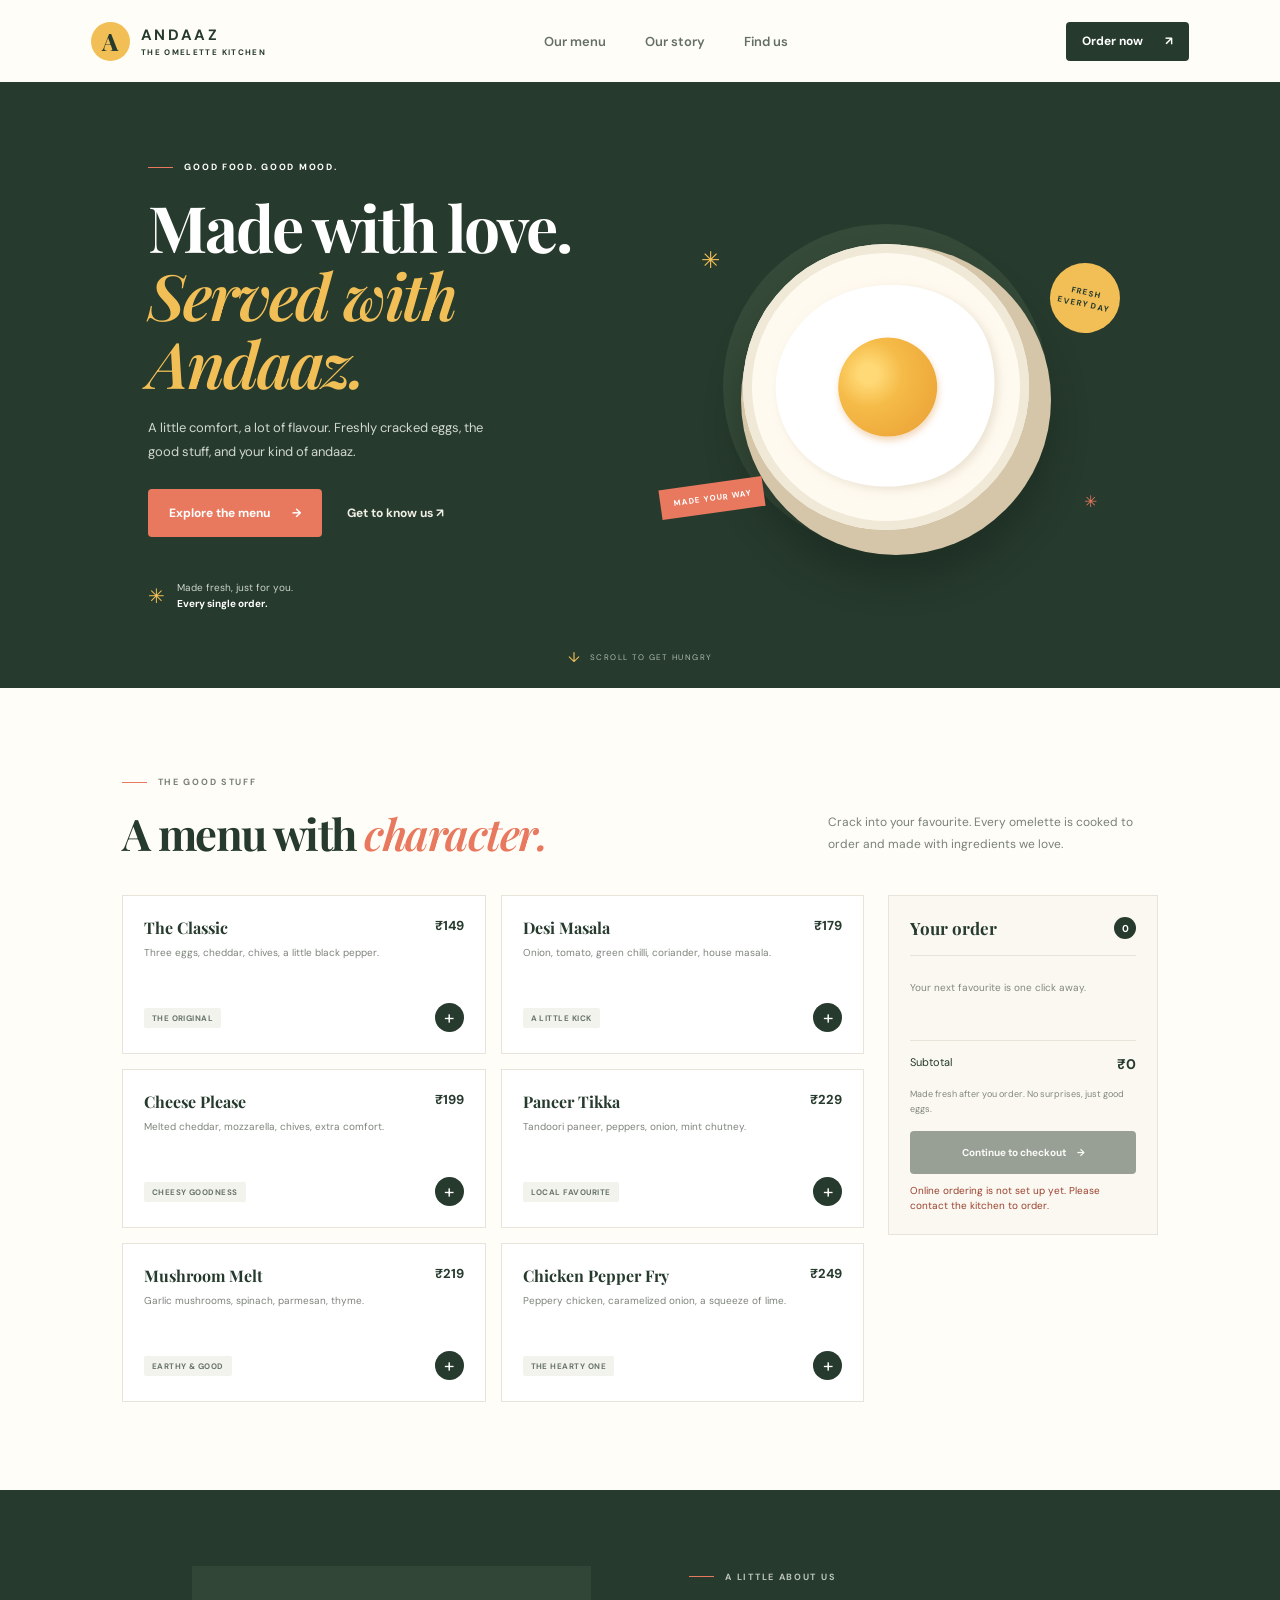
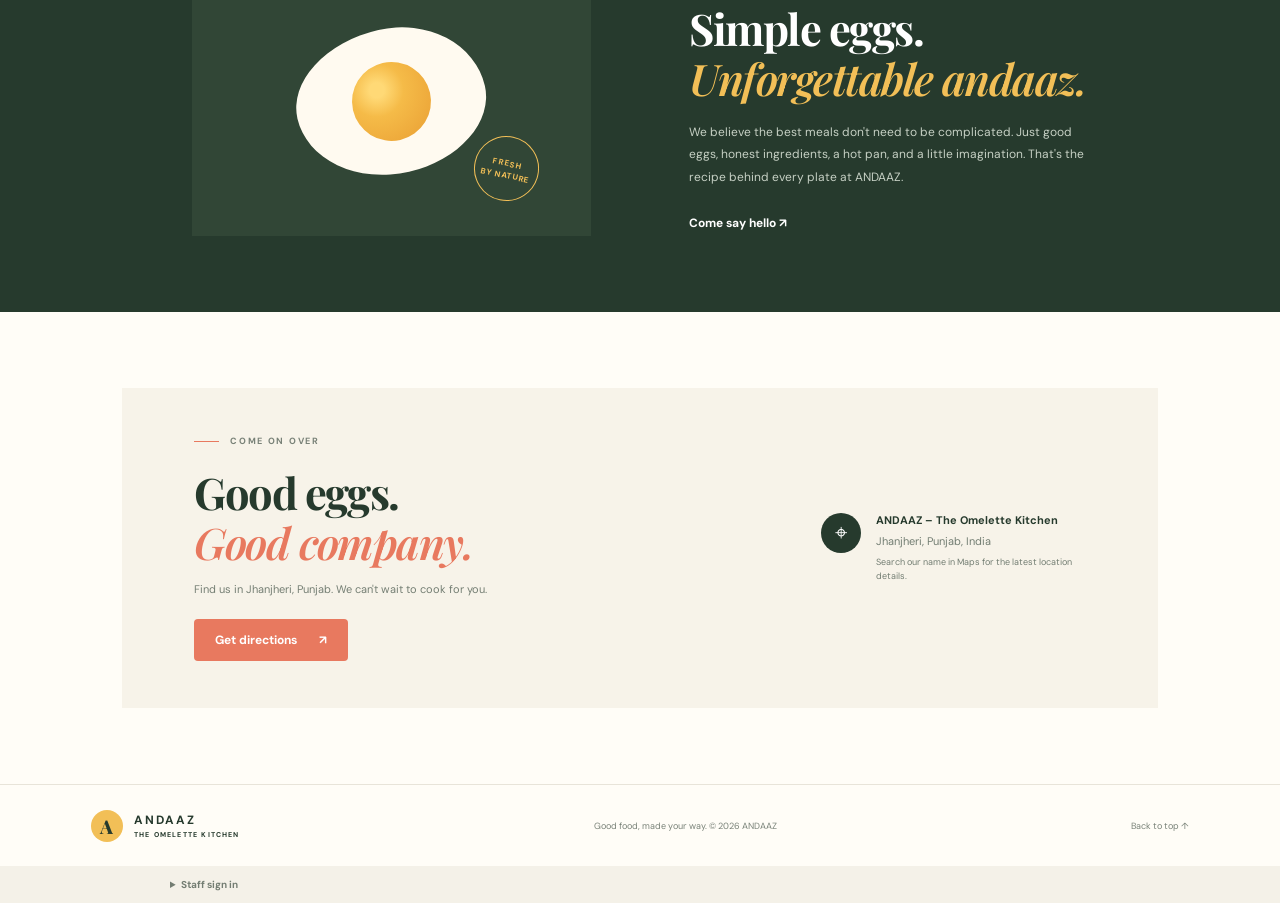
==== index.html @ ca316517 "Build ANDAAZ omelette ordering website Co-authored-by: Copilot App <223556219+Copilot@users.noreply." ====
<!doctype html>
<html lang="en">
<head>
  <meta charset="utf-8">
  <meta name="viewport" content="width=device-width, initial-scale=1">
  <meta name="theme-color" content="#263a2d">
  <meta name="description" content="Freshly made omelettes, made your way. Order from ANDAAZ – The Omelette Kitchen.">
  <title>ANDAAZ – The Omelette Kitchen</title>
  <link rel="preconnect" href="https://fonts.googleapis.com">
  <link rel="preconnect" href="https://fonts.gstatic.com" crossorigin>
  <link href="https://fonts.googleapis.com/css2?family=DM+Sans:wght@400;500;600;700&family=Playfair+Display:wght@600;700;800&display=swap" rel="stylesheet">
  <link rel="stylesheet" href="styles.css">
  <script type="module" src="app.js"></script>
</head>
<body>
  <header class="site-header">
    <a class="brand" href="#home" aria-label="ANDAAZ home"><span class="brand-mark" aria-hidden="true">A</span><span class="brand-copy"><strong>ANDAAZ</strong><small>THE OMELETTE KITCHEN</small></span></a>
    <nav class="main-nav" aria-label="Main navigation"><a href="#menu">Our menu</a><a href="#story">Our story</a><a href="#visit">Find us</a></nav>
    <a class="button button-dark header-order" href="#menu">Order now <span aria-hidden="true">↗</span></a>
  </header>
  <main>
    <section class="hero" id="home">
      <div class="hero-copy">
        <p class="eyebrow"><span class="eyebrow-line"></span> GOOD FOOD. GOOD MOOD.</p>
        <h1>Made with love.<br><em>Served with Andaaz.</em></h1>
        <p class="hero-description">A little comfort, a lot of flavour. Freshly cracked eggs, the good stuff, and your kind of andaaz.</p>
        <div class="hero-actions"><a class="button button-coral" href="#menu">Explore the menu <span aria-hidden="true">→</span></a><a class="text-link" href="#story">Get to know us <span aria-hidden="true">↗</span></a></div>
        <div class="hero-note"><span class="note-spark" aria-hidden="true">✳</span><span>Made fresh, just for you.<br><strong>Every single order.</strong></span></div>
      </div>
      <div class="hero-art" role="img" aria-label="Illustration of a freshly made sunny-side-up egg"><div class="sun-disc"></div><div class="plate plate-back"></div><div class="plate plate-front"><div class="egg-white"><div class="yolk"></div></div></div><span class="art-label art-label-top">FRESH<br>EVERY DAY</span><span class="art-label art-label-bottom">MADE YOUR WAY</span><span class="art-spark art-spark-one" aria-hidden="true">✳</span><span class="art-spark art-spark-two" aria-hidden="true">✳</span></div>
      <a class="scroll-cue" href="#menu"><span aria-hidden="true">↓</span> SCROLL TO GET HUNGRY</a>
    </section>
    <section class="menu-section section-wrap" id="menu">
      <div class="section-heading"><div><p class="eyebrow"><span class="eyebrow-line"></span> THE GOOD STUFF</p><h2>A menu with <em>character.</em></h2></div><p>Crack into your favourite. Every omelette is cooked to order and made with ingredients we love.</p></div>
      <div class="menu-layout"><div class="menu-grid" id="menu-grid" aria-live="polite"></div><aside class="cart-panel" aria-label="Your order">
        <div class="cart-heading"><h3>Your order</h3><span class="cart-count" id="cart-count">0</span></div>
        <div class="cart-items" id="cart-items"><p class="empty-cart">Your next favourite is one click away.</p></div>
        <div class="cart-total"><span>Subtotal</span><strong id="cart-total">₹0</strong></div>
        <p class="cart-footnote">Made fresh after you order. No surprises, just good eggs.</p>
        <button class="button button-dark checkout-button" id="checkout-open" type="button" disabled>Continue to checkout <span aria-hidden="true">→</span></button>
        <p class="form-message" id="cart-message" role="status" aria-live="polite"></p>
      </aside></div>
    </section>
    <section class="story-section" id="story">
      <div class="story-art" aria-hidden="true"><div class="story-egg"><span></span></div><span class="story-stamp">FRESH<br>BY NATURE</span></div>
      <div class="story-copy"><p class="eyebrow"><span class="eyebrow-line"></span> A LITTLE ABOUT US</p><h2>Simple eggs.<br><em>Unforgettable andaaz.</em></h2><p>We believe the best meals don't need to be complicated. Just good eggs, honest ingredients, a hot pan, and a little imagination. That's the recipe behind every plate at ANDAAZ.</p><a class="text-link" href="#visit">Come say hello <span aria-hidden="true">↗</span></a></div>
    </section>
    <section class="visit-section section-wrap" id="visit">
      <div class="visit-card"><div><p class="eyebrow"><span class="eyebrow-line"></span> COME ON OVER</p><h2>Good eggs.<br><em>Good company.</em></h2><p>Find us in Jhanjheri, Punjab. We can't wait to cook for you.</p><a class="button button-coral" href="https://www.google.com/maps/search/?api=1&amp;query=Jhanjheri%2C+Punjab%2C+India" target="_blank" rel="noreferrer">Get directions <span aria-hidden="true">↗</span></a></div><div class="visit-details"><span class="visit-icon" aria-hidden="true">⌖</span><div><strong>ANDAAZ – The Omelette Kitchen</strong><span>Jhanjheri, Punjab, India</span><span class="visit-hint">Search our name in Maps for the latest location details.</span></div></div></div>
    </section>
  </main>
  <footer class="site-footer"><a class="brand brand-footer" href="#home"><span class="brand-mark" aria-hidden="true">A</span><span class="brand-copy"><strong>ANDAAZ</strong><small>THE OMELETTE KITCHEN</small></span></a><span>Good food, made your way. © <span id="year"></span> ANDAAZ</span><a href="#home">Back to top ↑</a></footer>
  <dialog class="checkout-dialog" id="checkout-dialog" aria-labelledby="checkout-title">
    <form class="checkout-form" id="checkout-form"><button class="dialog-close" id="checkout-close" type="button" aria-label="Close checkout">×</button><p class="eyebrow"><span class="eyebrow-line"></span> ALMOST THERE</p><h2 id="checkout-title">Let's make it <em>yours.</em></h2><p class="dialog-intro">Tell us where to bring the good stuff.</p>
      <label for="customer-name">Your name</label><input id="customer-name" name="name" autocomplete="name" required maxlength="80">
      <label for="customer-phone">Phone number</label><input id="customer-phone" name="phone" type="tel" autocomplete="tel" required maxlength="20" pattern="[0-9+() -]{7,20}">
      <label for="customer-address">Delivery address</label><textarea id="customer-address" name="address" autocomplete="street-address" rows="2" required maxlength="300"></textarea>
      <label for="order-notes">Anything else? <span>(optional)</span></label><textarea id="order-notes" name="notes" rows="2" maxlength="300"></textarea>
      <div class="dialog-total"><span>Order total</span><strong id="checkout-total">₹0</strong></div><p class="form-message" id="checkout-message" role="status" aria-live="polite"></p><button class="button button-dark checkout-submit" id="checkout-submit" type="submit">Place my order <span aria-hidden="true">→</span></button><p class="privacy-note">Your order details are only visible to you and authorized ANDAAZ staff.</p>
    </form>
  </dialog>
  <section class="admin-section" id="staff"><details class="admin-details"><summary>Staff sign in</summary><div class="admin-panel">
    <form id="admin-login" class="admin-login"><label for="admin-email">Staff email</label><input id="admin-email" type="email" autocomplete="username" required><label for="admin-password">Password</label><input id="admin-password" type="password" autocomplete="current-password" required><button class="button button-dark" type="submit">Sign in</button></form>
    <p class="form-message" id="admin-message" role="status" aria-live="polite"></p><div class="admin-orders" id="admin-orders" aria-live="polite"></div>
  </div></details></section>
</body>
</html>
---- styles.css ----
:root{color-scheme:light;--forest:#263a2d;--forest-deep:#1d2c22;--cream:#f7f3e9;--paper:#fffdf7;--coral:#e8795f;--gold:#f2bf57;--ink:#263a2d;--muted:#748074;--line:#e8e4d9;font-family:"DM Sans",sans-serif;font-synthesis:none;text-rendering:optimizeLegibility}
*{box-sizing:border-box}html{scroll-behavior:smooth}body{margin:0;color:var(--ink);background:var(--paper)}a{color:inherit;text-decoration:none}button,input,textarea{font:inherit}button{cursor:pointer}
.site-header{height:82px;padding:0 7.1%;display:flex;align-items:center;justify-content:space-between;background:var(--paper)}.brand{display:inline-flex;gap:11px;align-items:center}.brand-mark{width:39px;height:39px;display:grid;place-items:center;border-radius:50%;color:var(--forest);background:var(--gold);font:800 24px "Playfair Display",serif}.brand-copy{display:grid;gap:2px}.brand-copy strong{font-size:15px;letter-spacing:.17em}.brand-copy small{font-size:8px;letter-spacing:.17em;font-weight:700}.main-nav{display:flex;gap:39px;color:#647064;font-size:13px;font-weight:600}.main-nav a:hover,.text-link:hover{color:var(--coral)}
.button{min-height:48px;padding:0 21px;display:inline-flex;justify-content:center;align-items:center;gap:22px;border:0;border-radius:4px;font-size:12px;font-weight:700;transition:transform .18s ease,background .18s ease}.button:hover:not(:disabled){transform:translateY(-2px)}.button-dark{color:#fff;background:var(--forest)}.button-dark:hover:not(:disabled){background:var(--forest-deep)}.button-coral{color:#fff;background:var(--coral)}.button-coral:hover{background:#d66b51}.button:disabled{opacity:.46;cursor:not-allowed}.header-order{min-height:39px;padding:0 16px}
.hero{position:relative;min-height:570px;padding:79px 11.6% 76px;display:grid;grid-template-columns:1fr 1fr;align-items:center;overflow:hidden;color:white;background:var(--forest)}.hero:before{position:absolute;inset:0;content:"";opacity:.13;background-image:radial-gradient(rgba(255,255,255,.35) .7px,transparent .7px);background-size:18px 18px;pointer-events:none}.hero-copy{position:relative;z-index:1;max-width:470px}.eyebrow{margin:0 0 20px;display:flex;align-items:center;gap:11px;font-size:9px;font-weight:700;letter-spacing:.19em}.eyebrow-line{width:25px;height:1px;background:var(--coral)}h1,h2,h3,p{margin-top:0}h1,h2{font-family:"Playfair Display",serif;letter-spacing:-.035em}h1{margin-bottom:20px;font-size:clamp(42px,5vw,65px);line-height:1.06}h1 em,h2 em{color:var(--gold);font-weight:600}.hero-description{max-width:360px;margin-bottom:26px;color:#d1d8ce;font-size:13px;line-height:1.8}.hero-actions{display:flex;align-items:center;gap:25px}.text-link{font-size:12px;font-weight:700}.hero .text-link{color:#f1eee4}.hero-note{margin-top:43px;display:flex;align-items:center;gap:12px;color:#ccd3c9;font-size:10px;line-height:1.6}.hero-note strong{color:white}.note-spark{color:var(--gold);font-size:20px}
.hero-art{position:relative;min-height:390px;display:grid;place-items:center}.sun-disc{position:absolute;width:min(28vw,325px);aspect-ratio:1;border-radius:50%;background:#354a38}.plate{position:absolute;border-radius:50%}.plate-back{width:min(27vw,310px);aspect-ratio:1;transform:translate(10px,13px);background:#d6c6a9;box-shadow:0 24px 35px #14211a66}.plate-front{width:min(25vw,286px);aspect-ratio:1;display:grid;place-items:center;background:#fffaf0;box-shadow:inset 0 0 0 9px #f0e9d8}.egg-white{position:relative;width:77%;height:71%;border-radius:49% 53% 44% 56%/49% 46% 55% 52%;transform:rotate(-15deg);background:#fff;box-shadow:3px 4px 10px #d8cbb580}.yolk{position:absolute;width:45%;aspect-ratio:1;top:26%;left:28%;border-radius:50%;background:radial-gradient(circle at 35% 32%,#ffd976 0 10%,#f5bb48 36%,#e99e33 100%);box-shadow:0 4px 7px #d7832a55}.art-label{position:absolute;z-index:1;color:var(--forest);font-size:8px;font-weight:700;letter-spacing:.12em;text-align:center;line-height:1.5}.art-label-top{top:71px;right:12px;width:70px;height:70px;display:grid;place-content:center;border-radius:50%;background:var(--gold);transform:rotate(12deg)}.art-label-bottom{bottom:69px;left:20px;padding:9px 13px;color:white;background:var(--coral);transform:rotate(-8deg)}.art-spark{position:absolute;color:var(--gold);font-size:23px}.art-spark-one{top:53px;left:61px}.art-spark-two{right:35px;bottom:70px;color:var(--coral);font-size:16px}.scroll-cue{position:absolute;bottom:22px;left:50%;display:flex;align-items:center;gap:9px;color:#aeb9af;font-size:8px;letter-spacing:.17em;transform:translateX(-50%)}.scroll-cue span{color:var(--gold);font-size:14px}
.section-wrap{padding:88px 9.5%}.section-heading{margin-bottom:37px;display:flex;align-items:end;justify-content:space-between;gap:30px}.section-heading .eyebrow,.story-copy .eyebrow,.visit-card .eyebrow{color:#788177}h2{margin-bottom:0;font-size:clamp(32px,3.4vw,44px);line-height:1.15}.section-heading h2 em,.story-copy h2 em,.visit-card h2 em,.checkout-form h2 em{color:var(--coral)}.section-heading>p{max-width:330px;margin-bottom:3px;color:#788177;font-size:12px;line-height:1.8}.menu-layout{display:grid;grid-template-columns:minmax(0,1fr) 270px;align-items:start;gap:24px}.menu-grid{display:grid;grid-template-columns:repeat(2,minmax(0,1fr));gap:15px}.menu-card{min-height:159px;padding:21px;display:flex;flex-direction:column;justify-content:space-between;border:1px solid var(--line);background:#fff;transition:border-color .2s,transform .2s}.menu-card:hover{border-color:#d6ad66;transform:translateY(-2px)}.menu-card-top{display:flex;align-items:flex-start;justify-content:space-between;gap:10px}.menu-card h3{margin-bottom:7px;font:700 16px "Playfair Display",serif}.menu-card p{margin:0;color:#7d857b;font-size:10px;line-height:1.65}.menu-price{flex:0 0 auto;color:var(--forest);font-size:13px;font-weight:700}.menu-card-bottom{margin-top:16px;display:flex;justify-content:space-between;align-items:center}.menu-tag{padding:5px 8px;border-radius:2px;color:#69756a;background:#f2f3ed;font-size:8px;font-weight:700;letter-spacing:.06em;text-transform:uppercase}.add-button{width:29px;height:29px;border:0;border-radius:50%;color:white;background:var(--forest);font-size:19px;line-height:1}.add-button:hover{background:var(--coral)}
.cart-panel{padding:21px;border:1px solid var(--line);background:#faf8f1}.cart-heading{padding-bottom:16px;display:flex;align-items:center;justify-content:space-between;border-bottom:1px solid var(--line)}.cart-heading h3{margin:0;font:700 17px "Playfair Display",serif}.cart-count{min-width:22px;height:22px;display:grid;place-items:center;border-radius:50%;color:white;background:var(--forest);font-size:10px;font-weight:700}.cart-items{min-height:84px;padding:10px 0}.empty-cart{padding-top:14px;color:#81887f;font-size:10px;line-height:1.6}.cart-item{padding:9px 0;display:grid;grid-template-columns:1fr auto;gap:4px 8px;font-size:10px}.cart-item-name{font-weight:700}.cart-item-price{color:#727c71}.quantity-control{grid-column:1/-1;display:flex;align-items:center;gap:10px}.quantity-control button{width:21px;height:21px;border:1px solid #d6d9ce;border-radius:50%;color:var(--forest);background:transparent;line-height:1}.quantity-control button:hover{border-color:var(--coral);color:var(--coral)}.cart-total,.dialog-total{padding:14px 0;display:flex;justify-content:space-between;border-top:1px solid var(--line);font-size:11px}.cart-total strong,.dialog-total strong{font-size:14px}.cart-footnote{margin-bottom:15px;color:#82887e;font-size:9px;line-height:1.6}.checkout-button{width:100%;min-height:43px;padding:0 12px;gap:11px;font-size:10px}.form-message{min-height:17px;margin:9px 0 0;color:#9c412e;font-size:10px;line-height:1.5}.form-message.success{color:#32623c}
.story-section{padding:76px 15%;display:grid;grid-template-columns:1fr 1fr;align-items:center;gap:11%;color:white;background:var(--forest)}.story-art{position:relative;min-height:270px;display:grid;place-items:center;background:#314636}.story-egg{width:190px;height:145px;display:grid;place-items:center;border-radius:52% 48% 49% 51%/47% 54% 46% 53%;background:#fffaf0;transform:rotate(-13deg)}.story-egg span{width:79px;aspect-ratio:1;border-radius:50%;background:radial-gradient(circle at 35% 32%,#ffd976 0 10%,#f5bb48 36%,#e99e33 100%)}.story-stamp{position:absolute;right:13%;bottom:13%;width:65px;height:65px;display:grid;place-content:center;border:1px solid var(--gold);border-radius:50%;color:var(--gold);font-size:8px;font-weight:700;letter-spacing:.1em;line-height:1.5;text-align:center;transform:rotate(12deg)}.story-copy .eyebrow{color:#bbc5b9}.story-copy h2{margin-bottom:18px}.story-copy h2 em{color:var(--gold)}.story-copy>p:not(.eyebrow){margin-bottom:22px;color:#c6d0c4;font-size:12px;line-height:1.9}.visit-section{padding-top:76px;padding-bottom:76px}.visit-card{padding:47px 7%;display:flex;align-items:center;justify-content:space-between;gap:35px;background:var(--cream)}.visit-card h2{margin-bottom:13px}.visit-card>div:first-child>p:not(.eyebrow){max-width:330px;margin-bottom:20px;color:#747e73;font-size:11px;line-height:1.7}.visit-card .button{min-height:42px}.visit-details{min-width:260px;display:flex;gap:15px;align-items:flex-start}.visit-icon{width:40px;height:40px;display:grid;place-items:center;border-radius:50%;color:white;background:var(--forest);font-size:22px}.visit-details div{display:grid;gap:7px;font-size:11px}.visit-details span:not(.visit-icon){color:#727d72}.visit-details .visit-hint{max-width:210px;font-size:9px;line-height:1.6}
.site-footer{min-height:82px;padding:15px 7.1%;display:flex;align-items:center;justify-content:space-between;border-top:1px solid var(--line)}.brand-footer .brand-mark{width:32px;height:32px;font-size:19px}.brand-footer .brand-copy strong{font-size:12px}.brand-footer .brand-copy small{font-size:7px}.site-footer>span,.site-footer>a:last-child{color:#798278;font-size:9px}.checkout-dialog{width:min(440px,calc(100% - 32px));max-height:90vh;padding:0;border:0;color:var(--ink);background:var(--paper);box-shadow:0 20px 70px #14211966}.checkout-dialog::backdrop{background:#17241dcc}.checkout-form{position:relative;padding:34px}.dialog-close{position:absolute;top:16px;right:18px;width:30px;height:30px;border:0;color:var(--forest);background:transparent;font-size:23px}.checkout-form .eyebrow{color:#788177}.checkout-form h2{margin-bottom:8px;font-size:31px}.dialog-intro{margin-bottom:19px;color:#788177;font-size:11px}.checkout-form label,.admin-login label{margin:13px 0 6px;display:block;font-size:10px;font-weight:700}.checkout-form label span{color:#788177;font-weight:400}.checkout-form input,.checkout-form textarea,.admin-login input{width:100%;padding:10px 11px;border:1px solid var(--line);border-radius:2px;outline:none;background:white;font-size:12px}.checkout-form input:focus,.checkout-form textarea:focus,.admin-login input:focus{border-color:var(--coral);box-shadow:0 0 0 2px #e8795f22}.checkout-form textarea{resize:vertical}.dialog-total{margin-top:16px}.checkout-submit{width:100%}.privacy-note{margin:11px 0 0;color:#82887e;font-size:9px;line-height:1.5;text-align:center}.admin-section{padding:12px 7.1%;color:#737d72;background:#f4f1e8}.admin-details{max-width:940px;margin:auto;font-size:10px}.admin-details summary{width:fit-content;cursor:pointer;font-weight:700}.admin-panel{max-width:450px;padding:16px 0}.admin-login .button{min-height:38px;margin-top:12px}.admin-orders{display:grid;gap:9px}.admin-order{padding:13px;border:1px solid var(--line);background:#fffdf7;font-size:10px}.admin-order-top{display:flex;justify-content:space-between;gap:10px;font-weight:700}.admin-order p{margin:7px 0;line-height:1.6}.admin-order select{padding:6px;border:1px solid var(--line);background:white;font-size:10px}
@media(max-width:820px){.site-header{padding:0 5%}.hero{padding-right:7%;padding-left:7%}.section-wrap{padding-right:6%;padding-left:6%}.menu-layout{grid-template-columns:minmax(0,1fr) 245px;gap:15px}.menu-card{padding:16px}.story-section{padding-right:9%;padding-left:9%;gap:7%}}
@media(max-width:640px){.site-header{height:69px}.brand-mark{width:34px;height:34px;font-size:21px}.brand-copy strong{font-size:13px}.brand-copy small{font-size:7px}.main-nav{display:none}.header-order{min-height:36px;font-size:10px}.hero{min-height:0;padding:57px 7% 66px;grid-template-columns:1fr}.hero-copy{max-width:none}h1{font-size:clamp(42px,12vw,60px)}.hero-art{min-height:315px;margin-top:20px}.sun-disc{width:240px}.plate-back{width:232px}.plate-front{width:215px}.art-label-top{top:39px;right:11%}.art-label-bottom{bottom:39px;left:8%}.section-wrap{padding:62px 6%}.section-heading{display:block}.section-heading>p{margin-top:14px}.menu-layout{grid-template-columns:1fr}.menu-grid{gap:10px}.menu-card{min-height:157px;padding:13px}.menu-card h3{font-size:14px}.menu-card p{font-size:9px}.menu-price{font-size:11px}.menu-tag{font-size:7px}.cart-panel{order:-1}.story-section{padding:52px 7%;grid-template-columns:1fr;gap:35px}.story-art{min-height:220px}.story-egg{width:165px;height:125px}.visit-section{padding-top:45px;padding-bottom:45px}.visit-card{padding:31px 7%;align-items:flex-start;flex-direction:column}.visit-details{min-width:0}.site-footer{padding:16px 6%;flex-wrap:wrap;gap:13px}.site-footer>span{order:2;width:100%}.checkout-form{padding:28px 22px}}
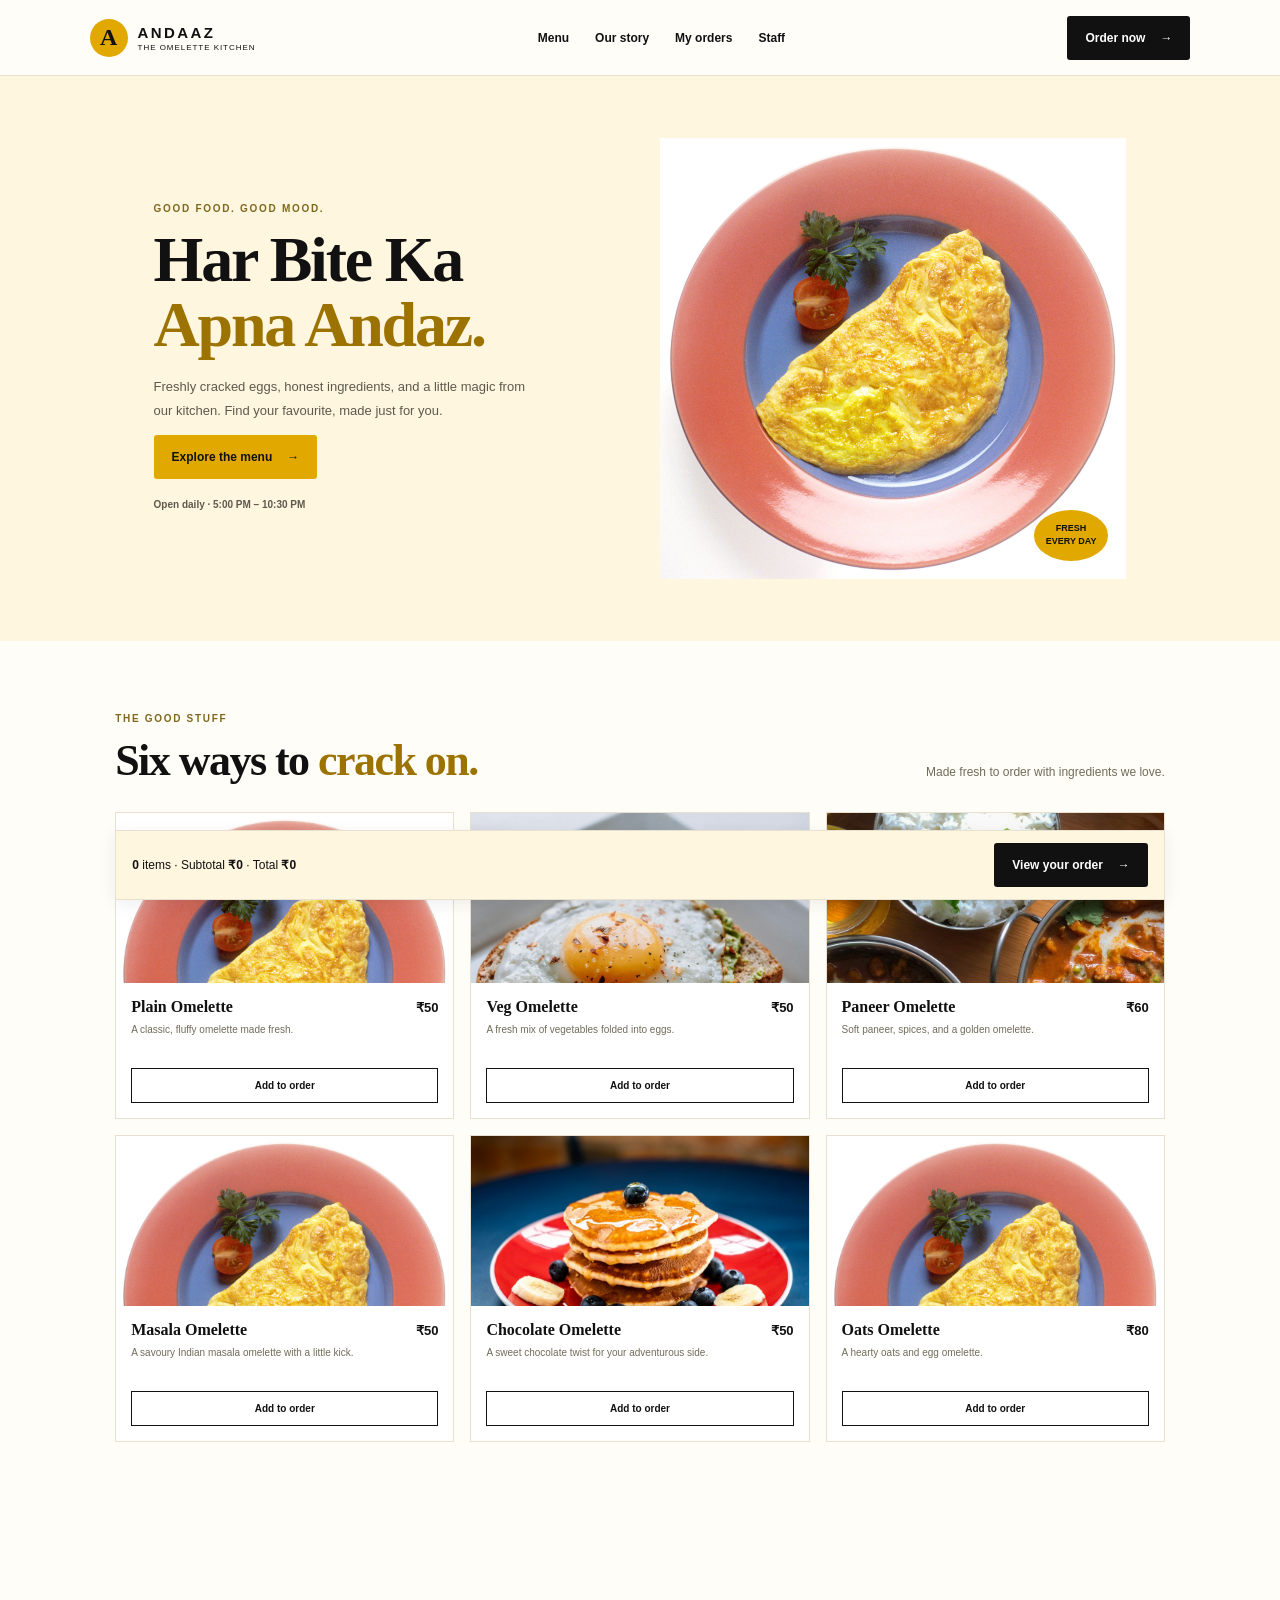
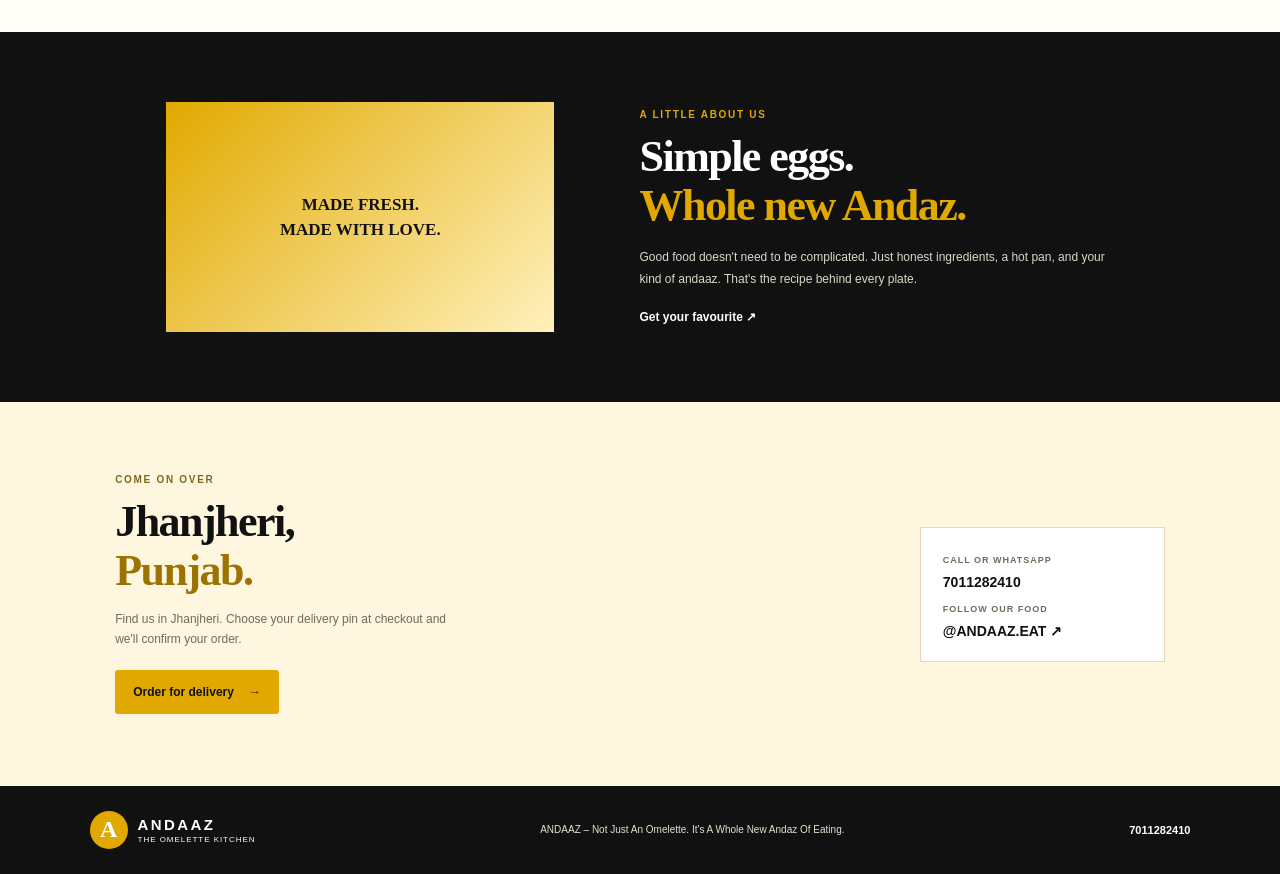
==== commit 9433450b: "Complete ANDAAZ ordering and staff flows Co-authored-by: Copilot App <223556219+Copilot@users.norepl" ====
--- a/index.html
+++ b/index.html
@@ -3,65 +3,27 @@
 <head>
   <meta charset="utf-8">
   <meta name="viewport" content="width=device-width, initial-scale=1">
-  <meta name="theme-color" content="#263a2d">
-  <meta name="description" content="Freshly made omelettes, made your way. Order from ANDAAZ – The Omelette Kitchen.">
+  <meta name="theme-color" content="#111111">
+  <meta name="description" content="ANDAAZ – Not Just An Omelette. It's A Whole New Andaz Of Eating.">
   <title>ANDAAZ – The Omelette Kitchen</title>
-  <link rel="preconnect" href="https://fonts.googleapis.com">
-  <link rel="preconnect" href="https://fonts.gstatic.com" crossorigin>
-  <link href="https://fonts.googleapis.com/css2?family=DM+Sans:wght@400;500;600;700&family=Playfair+Display:wght@600;700;800&display=swap" rel="stylesheet">
-  <link rel="stylesheet" href="styles.css">
-  <script type="module" src="app.js"></script>
+  <link rel="stylesheet" href="css/style.css">
+  <script type="module" src="js/app.js"></script>
 </head>
-<body>
+<body data-page="menu">
   <header class="site-header">
-    <a class="brand" href="#home" aria-label="ANDAAZ home"><span class="brand-mark" aria-hidden="true">A</span><span class="brand-copy"><strong>ANDAAZ</strong><small>THE OMELETTE KITCHEN</small></span></a>
-    <nav class="main-nav" aria-label="Main navigation"><a href="#menu">Our menu</a><a href="#story">Our story</a><a href="#visit">Find us</a></nav>
-    <a class="button button-dark header-order" href="#menu">Order now <span aria-hidden="true">↗</span></a>
+    <a class="brand" href="index.html"><span class="brand-mark">A</span><span><b>ANDAAZ</b><small>THE OMELETTE KITCHEN</small></span></a>
+    <nav aria-label="Main navigation"><a href="#menu">Menu</a><a href="#about">Our story</a><a href="account.html">My orders</a><a href="admin.html">Staff</a></nav>
+    <a class="button button-dark" href="order.html">Order now <span aria-hidden="true">→</span></a>
   </header>
   <main>
-    <section class="hero" id="home">
-      <div class="hero-copy">
-        <p class="eyebrow"><span class="eyebrow-line"></span> GOOD FOOD. GOOD MOOD.</p>
-        <h1>Made with love.<br><em>Served with Andaaz.</em></h1>
-        <p class="hero-description">A little comfort, a lot of flavour. Freshly cracked eggs, the good stuff, and your kind of andaaz.</p>
-        <div class="hero-actions"><a class="button button-coral" href="#menu">Explore the menu <span aria-hidden="true">→</span></a><a class="text-link" href="#story">Get to know us <span aria-hidden="true">↗</span></a></div>
-        <div class="hero-note"><span class="note-spark" aria-hidden="true">✳</span><span>Made fresh, just for you.<br><strong>Every single order.</strong></span></div>
-      </div>
-      <div class="hero-art" role="img" aria-label="Illustration of a freshly made sunny-side-up egg"><div class="sun-disc"></div><div class="plate plate-back"></div><div class="plate plate-front"><div class="egg-white"><div class="yolk"></div></div></div><span class="art-label art-label-top">FRESH<br>EVERY DAY</span><span class="art-label art-label-bottom">MADE YOUR WAY</span><span class="art-spark art-spark-one" aria-hidden="true">✳</span><span class="art-spark art-spark-two" aria-hidden="true">✳</span></div>
-      <a class="scroll-cue" href="#menu"><span aria-hidden="true">↓</span> SCROLL TO GET HUNGRY</a>
+    <section class="hero">
+      <div class="hero-copy"><p class="eyebrow">GOOD FOOD. GOOD MOOD.</p><h1>Har Bite Ka<br><em>Apna Andaz.</em></h1><p>Freshly cracked eggs, honest ingredients, and a little magic from our kitchen. Find your favourite, made just for you.</p><a class="button button-mustard" href="#menu">Explore the menu <span aria-hidden="true">→</span></a><p class="hours-note">Open daily · 5:00 PM – 10:30 PM</p></div>
+      <div class="hero-visual" role="img" aria-label="Freshly made omelette"><img src="images/plain-omelette.jpg" alt="Freshly made omelette" onerror="this.hidden=true;this.parentElement.classList.add('photo-fallback')"><span>FRESH<br>EVERY DAY</span></div>
     </section>
-    <section class="menu-section section-wrap" id="menu">
-      <div class="section-heading"><div><p class="eyebrow"><span class="eyebrow-line"></span> THE GOOD STUFF</p><h2>A menu with <em>character.</em></h2></div><p>Crack into your favourite. Every omelette is cooked to order and made with ingredients we love.</p></div>
-      <div class="menu-layout"><div class="menu-grid" id="menu-grid" aria-live="polite"></div><aside class="cart-panel" aria-label="Your order">
-        <div class="cart-heading"><h3>Your order</h3><span class="cart-count" id="cart-count">0</span></div>
-        <div class="cart-items" id="cart-items"><p class="empty-cart">Your next favourite is one click away.</p></div>
-        <div class="cart-total"><span>Subtotal</span><strong id="cart-total">₹0</strong></div>
-        <p class="cart-footnote">Made fresh after you order. No surprises, just good eggs.</p>
-        <button class="button button-dark checkout-button" id="checkout-open" type="button" disabled>Continue to checkout <span aria-hidden="true">→</span></button>
-        <p class="form-message" id="cart-message" role="status" aria-live="polite"></p>
-      </aside></div>
-    </section>
-    <section class="story-section" id="story">
-      <div class="story-art" aria-hidden="true"><div class="story-egg"><span></span></div><span class="story-stamp">FRESH<br>BY NATURE</span></div>
-      <div class="story-copy"><p class="eyebrow"><span class="eyebrow-line"></span> A LITTLE ABOUT US</p><h2>Simple eggs.<br><em>Unforgettable andaaz.</em></h2><p>We believe the best meals don't need to be complicated. Just good eggs, honest ingredients, a hot pan, and a little imagination. That's the recipe behind every plate at ANDAAZ.</p><a class="text-link" href="#visit">Come say hello <span aria-hidden="true">↗</span></a></div>
-    </section>
-    <section class="visit-section section-wrap" id="visit">
-      <div class="visit-card"><div><p class="eyebrow"><span class="eyebrow-line"></span> COME ON OVER</p><h2>Good eggs.<br><em>Good company.</em></h2><p>Find us in Jhanjheri, Punjab. We can't wait to cook for you.</p><a class="button button-coral" href="https://www.google.com/maps/search/?api=1&amp;query=Jhanjheri%2C+Punjab%2C+India" target="_blank" rel="noreferrer">Get directions <span aria-hidden="true">↗</span></a></div><div class="visit-details"><span class="visit-icon" aria-hidden="true">⌖</span><div><strong>ANDAAZ – The Omelette Kitchen</strong><span>Jhanjheri, Punjab, India</span><span class="visit-hint">Search our name in Maps for the latest location details.</span></div></div></div>
-    </section>
+    <section class="section-wrap" id="menu"><div class="section-heading"><div><p class="eyebrow">THE GOOD STUFF</p><h2>Six ways to <em>crack on.</em></h2></div><p>Made fresh to order with ingredients we love.</p></div><div class="menu-grid" id="menu-grid" aria-live="polite"></div><p class="form-message" id="menu-message" role="status"></p><div class="cart-bar"><span><strong id="cart-count">0</strong> items · Subtotal <strong id="cart-subtotal">₹0</strong><span id="cart-midnight-line" hidden> · Midnight charge <strong id="cart-midnight-charge">₹20</strong></span> · Total <strong id="cart-total">₹0</strong></span><a class="button button-dark" id="cart-link" href="order.html">View your order <span aria-hidden="true">→</span></a></div></section>
+    <section class="story-section" id="about"><div class="story-image" role="img" aria-label="A wholesome meal"><span>MADE FRESH.<br>MADE WITH LOVE.</span></div><div><p class="eyebrow">A LITTLE ABOUT US</p><h2>Simple eggs.<br><em>Whole new Andaz.</em></h2><p>Good food doesn't need to be complicated. Just honest ingredients, a hot pan, and your kind of andaaz. That's the recipe behind every plate.</p><a class="text-link" href="order.html">Get your favourite <span aria-hidden="true">↗</span></a></div></section>
+    <section class="visit section-wrap"><div><p class="eyebrow">COME ON OVER</p><h2>Jhanjheri,<br><em>Punjab.</em></h2><p>Find us in Jhanjheri. Choose your delivery pin at checkout and we'll confirm your order.</p><a href="order.html" class="button button-mustard">Order for delivery <span aria-hidden="true">→</span></a></div><div class="contact-card"><span>CALL OR WHATSAPP</span><a href="tel:+917011282410">7011282410</a><span>FOLLOW OUR FOOD</span><a href="https://instagram.com/ANDAAZ.EAT" target="_blank" rel="noopener noreferrer">@ANDAAZ.EAT ↗</a></div></section>
   </main>
-  <footer class="site-footer"><a class="brand brand-footer" href="#home"><span class="brand-mark" aria-hidden="true">A</span><span class="brand-copy"><strong>ANDAAZ</strong><small>THE OMELETTE KITCHEN</small></span></a><span>Good food, made your way. © <span id="year"></span> ANDAAZ</span><a href="#home">Back to top ↑</a></footer>
-  <dialog class="checkout-dialog" id="checkout-dialog" aria-labelledby="checkout-title">
-    <form class="checkout-form" id="checkout-form"><button class="dialog-close" id="checkout-close" type="button" aria-label="Close checkout">×</button><p class="eyebrow"><span class="eyebrow-line"></span> ALMOST THERE</p><h2 id="checkout-title">Let's make it <em>yours.</em></h2><p class="dialog-intro">Tell us where to bring the good stuff.</p>
-      <label for="customer-name">Your name</label><input id="customer-name" name="name" autocomplete="name" required maxlength="80">
-      <label for="customer-phone">Phone number</label><input id="customer-phone" name="phone" type="tel" autocomplete="tel" required maxlength="20" pattern="[0-9+() -]{7,20}">
-      <label for="customer-address">Delivery address</label><textarea id="customer-address" name="address" autocomplete="street-address" rows="2" required maxlength="300"></textarea>
-      <label for="order-notes">Anything else? <span>(optional)</span></label><textarea id="order-notes" name="notes" rows="2" maxlength="300"></textarea>
-      <div class="dialog-total"><span>Order total</span><strong id="checkout-total">₹0</strong></div><p class="form-message" id="checkout-message" role="status" aria-live="polite"></p><button class="button button-dark checkout-submit" id="checkout-submit" type="submit">Place my order <span aria-hidden="true">→</span></button><p class="privacy-note">Your order details are only visible to you and authorized ANDAAZ staff.</p>
-    </form>
-  </dialog>
-  <section class="admin-section" id="staff"><details class="admin-details"><summary>Staff sign in</summary><div class="admin-panel">
-    <form id="admin-login" class="admin-login"><label for="admin-email">Staff email</label><input id="admin-email" type="email" autocomplete="username" required><label for="admin-password">Password</label><input id="admin-password" type="password" autocomplete="current-password" required><button class="button button-dark" type="submit">Sign in</button></form>
-    <p class="form-message" id="admin-message" role="status" aria-live="polite"></p><div class="admin-orders" id="admin-orders" aria-live="polite"></div>
-  </div></details></section>
+  <footer class="site-footer"><a class="brand" href="index.html"><span class="brand-mark">A</span><span><b>ANDAAZ</b><small>THE OMELETTE KITCHEN</small></span></a><p>ANDAAZ – Not Just An Omelette. It's A Whole New Andaz Of Eating.</p><a href="tel:+917011282410">7011282410</a></footer>
 </body>
 </html>
--- a/css/style.css
+++ b/css/style.css
@@ -0,0 +1,156 @@
+:root {
+  color-scheme: light;
+  --black: #111111;
+  --mustard: #e1a900;
+  --cream: #fff6e0;
+  --paper: #fffdf7;
+  --muted: #716b5a;
+  --line: #e9e1d0;
+  font-family: "DM Sans", Arial, sans-serif;
+}
+
+* { box-sizing: border-box; }
+html { scroll-behavior: smooth; }
+body { margin: 0; color: var(--black); background: var(--paper); }
+a { color: inherit; text-decoration: none; }
+button, input, textarea, select { font: inherit; }
+button { cursor: pointer; }
+.site-header { min-height: 76px; padding: 12px 7%; display: flex; align-items: center; justify-content: space-between; gap: 20px; border-bottom: 1px solid var(--line); background: var(--paper); }
+.brand { display: inline-flex; align-items: center; gap: 10px; }
+.brand-mark { width: 38px; height: 38px; display: grid; place-items: center; border-radius: 50%; background: var(--mustard); font: 800 24px Georgia, serif; }
+.brand b { display: block; font-size: 15px; letter-spacing: .16em; }
+.brand small { display: block; margin-top: 2px; font-size: 8px; letter-spacing: .12em; }
+.site-header nav { display: flex; align-items: center; gap: 26px; font-size: 12px; font-weight: 700; }
+.site-header nav a:hover, .text-link:hover { color: #947000; }
+.button { min-height: 44px; padding: 0 18px; display: inline-flex; align-items: center; justify-content: center; gap: 15px; border: 0; border-radius: 3px; font-size: 12px; font-weight: 700; transition: transform .18s ease, background .18s ease; }
+.button:hover:not(:disabled) { transform: translateY(-2px); }
+.button-dark { color: white; background: var(--black); }
+.button-mustard { color: var(--black); background: var(--mustard); }
+.button:disabled { opacity: .5; cursor: not-allowed; }
+.hero { min-height: 490px; padding: 62px 12%; display: grid; grid-template-columns: 1fr 1fr; align-items: center; gap: 40px; background: var(--cream); }
+.hero-copy { max-width: 480px; }
+.eyebrow { margin: 0 0 13px; color: #7f681e; font-size: 10px; font-weight: 800; letter-spacing: .17em; }
+h1, h2, h3, p { margin-top: 0; }
+h1, h2 { font-family: Georgia, "Times New Roman", serif; letter-spacing: -.035em; }
+h1 { margin-bottom: 18px; font-size: clamp(42px, 5vw, 66px); line-height: 1.02; }
+h1 em, h2 em { color: #9c7300; font-style: normal; }
+.hero-copy > p:not(.eyebrow) { max-width: 390px; color: #5e594c; font-size: 13px; line-height: 1.8; }
+.hours-note { margin: 17px 0 0; font-size: 10px !important; font-weight: 700; }
+.hero-visual { position: relative; min-height: 325px; display: grid; place-items: center; overflow: hidden; background: #e9d8a9; }
+.hero-visual img { width: 100%; height: 100%; min-height: 325px; object-fit: cover; }
+.hero-visual span { position: absolute; right: 18px; bottom: 18px; padding: 12px; border-radius: 50%; color: var(--black); background: var(--mustard); font-size: 9px; font-weight: 800; line-height: 1.5; text-align: center; }
+.photo-fallback::before { content: "🍳"; font-size: 100px; }
+.photo-fallback span { display: none; }
+.section-wrap { padding: 72px 9%; }
+.section-heading { margin-bottom: 27px; display: flex; align-items: end; justify-content: space-between; gap: 24px; }
+h2 { margin-bottom: 0; font-size: clamp(30px, 3.5vw, 44px); line-height: 1.1; }
+.section-heading > p { max-width: 280px; margin-bottom: 3px; color: var(--muted); font-size: 12px; line-height: 1.7; }
+.menu-grid { display: grid; grid-template-columns: repeat(3, minmax(0, 1fr)); gap: 16px; }
+.menu-card { overflow: hidden; border: 1px solid var(--line); background: white; }
+.menu-photo { height: 170px; position: relative; display: grid; place-items: center; overflow: hidden; background: var(--cream); }
+.menu-photo img { width: 100%; height: 100%; object-fit: cover; transition: transform .25s ease; }
+.menu-card:hover .menu-photo img { transform: scale(1.04); }
+.menu-photo.image-fallback::after { content: "🍳"; font-size: 48px; }
+.menu-photo.image-fallback img { display: none; }
+.menu-card-copy { padding: 15px; }
+.menu-card-title { margin-bottom: 6px; display: flex; align-items: baseline; justify-content: space-between; gap: 8px; }
+.menu-card-title h3 { margin: 0; font: 700 16px Georgia, serif; }
+.menu-card-title strong { font-size: 13px; }
+.menu-card-copy p { min-height: 34px; margin-bottom: 12px; color: var(--muted); font-size: 10px; line-height: 1.6; }
+.add-button { width: 100%; min-height: 35px; border: 1px solid var(--black); color: var(--black); background: white; font-size: 10px; font-weight: 800; }
+.add-button:hover { color: white; background: var(--black); }
+.cart-bar { position: sticky; bottom: 0; z-index: 4; margin-top: 22px; padding: 12px 16px; display: flex; align-items: center; justify-content: space-between; border: 1px solid var(--line); background: var(--cream); box-shadow: 0 4px 16px #11111112; font-size: 12px; }
+.story-section { padding: 70px 13%; display: grid; grid-template-columns: .9fr 1.1fr; align-items: center; gap: 9%; color: white; background: var(--black); }
+.story-section .eyebrow { color: var(--mustard); }
+.story-section p:not(.eyebrow) { margin: 17px 0; color: #ddd7c8; font-size: 12px; line-height: 1.8; }
+.story-section h2 em { color: var(--mustard); }
+.story-image { min-height: 230px; display: grid; place-items: center; color: var(--black); background: linear-gradient(135deg,#e1a900,#fff1bc); font: 800 17px Georgia,serif; text-align: center; line-height: 1.5; }
+.text-link { font-size: 12px; font-weight: 800; }
+.visit { display: flex; align-items: center; justify-content: space-between; gap: 28px; background: var(--cream); }
+.visit > div:first-child > p:not(.eyebrow) { max-width: 350px; margin: 14px 0 20px; color: var(--muted); font-size: 12px; line-height: 1.7; }
+.contact-card { min-width: 245px; padding: 22px; display: grid; gap: 9px; border: 1px solid #e6d9ba; background: white; }
+.contact-card span { margin-top: 5px; color: var(--muted); font-size: 9px; font-weight: 800; letter-spacing: .11em; }
+.contact-card a { font-size: 14px; font-weight: 800; }
+.site-footer { padding: 25px 7%; display: flex; align-items: center; justify-content: space-between; gap: 18px; background: var(--black); color: white; }
+.site-footer p { max-width: 440px; margin: 0; color: #e7dfca; font-size: 10px; text-align: center; }
+.site-footer > a:last-child { font-size: 11px; font-weight: 700; }
+.subpage { min-height: calc(100vh - 160px); padding: 44px max(6%, calc((100% - 1040px)/2)); }
+.page-heading { margin-bottom: 25px; }
+.page-heading p:not(.eyebrow) { color: var(--muted); font-size: 12px; line-height: 1.7; }
+.content-grid { display: grid; grid-template-columns: minmax(0,1.1fr) minmax(290px,.9fr); gap: 24px; align-items: start; }
+.panel { padding: 22px; border: 1px solid var(--line); background: white; }
+.panel h2, .panel h3 { margin-bottom: 15px; font-size: 23px; }
+.panel h3 { font-size: 18px; }
+.field { margin-bottom: 13px; }
+.field label { margin-bottom: 6px; display: block; font-size: 10px; font-weight: 800; }
+.field input, .field textarea, .field select, .admin-toolbar select, .admin-toolbar input { width: 100%; min-height: 39px; padding: 9px 10px; border: 1px solid #dcd5c7; border-radius: 2px; color: var(--black); background: #fffefa; font-size: 12px; }
+.field textarea { resize: vertical; }
+.field input:focus, .field textarea:focus { outline: 2px solid #e1a90055; border-color: var(--mustard); }
+.form-row { display: grid; grid-template-columns: 1fr 1fr; gap: 12px; }
+.form-message { min-height: 18px; margin: 8px 0; color: #a53422; font-size: 11px; line-height: 1.5; }
+.form-message.success { color: #27623a; }
+.muted { color: var(--muted); font-size: 10px; line-height: 1.6; }
+.map-tools { margin: 9px 0; display: flex; flex-wrap: wrap; gap: 9px; }
+.button-outline { min-height: 36px; padding: 0 12px; border: 1px solid var(--black); color: var(--black); background: white; font-size: 10px; font-weight: 700; }
+.map-canvas { width: 100%; height: 310px; background: #ede8d9; }
+.map-status { margin: 8px 0; padding: 10px; background: var(--cream); font-size: 10px; line-height: 1.6; }
+.map-status.outside { border-left: 4px solid #c23228; }
+.map-status.inside { border-left: 4px solid #31834a; }
+.bill-line { padding: 9px 0; display: flex; justify-content: space-between; gap: 10px; border-bottom: 1px solid var(--line); font-size: 11px; }
+.bill-total { font-weight: 800; }
+.bill-items { margin-bottom: 15px; }
+.inline-check { display: flex; align-items: center; gap: 8px; font-size: 10px; }
+.inline-check input { width: 16px; height: 16px; }
+.account-actions { display: flex; flex-wrap: wrap; gap: 9px; }
+.order-card { margin-bottom: 12px; padding: 16px; border: 1px solid var(--line); background: white; }
+.order-card-header { display: flex; justify-content: space-between; gap: 12px; font-size: 12px; font-weight: 800; }
+.order-status { display: inline-block; padding: 5px 8px; background: var(--cream); font-size: 10px; font-weight: 800; }
+.order-status.danger { color: #9e241e; background: #ffe8e5; }
+.status-steps { margin: 14px 0; display: grid; grid-template-columns: repeat(4,1fr); gap: 5px; }
+.status-step { padding-top: 8px; border-top: 3px solid #ded9ce; color: #8d8779; font-size: 8px; text-align: center; }
+.status-step.active { border-color: var(--mustard); color: var(--black); font-weight: 800; }
+.admin-toolbar { margin-bottom: 17px; display: grid; grid-template-columns: 1fr 1fr auto; gap: 10px; align-items: end; }
+.admin-metrics { margin-bottom: 18px; display: grid; grid-template-columns: repeat(3,1fr); gap: 10px; }
+.metric { padding: 14px; background: var(--cream); }
+.metric span { display: block; color: var(--muted); font-size: 9px; }
+.metric strong { display: block; margin-top: 5px; font-size: 20px; }
+.out-badge { padding: 4px 7px; color: white; background: #b52e25; font-size: 9px; font-weight: 800; }
+.admin-actions { margin-top: 12px; display: flex; flex-wrap: wrap; gap: 7px; }
+.admin-actions button { min-height: 32px; padding: 0 10px; border: 1px solid var(--black); background: white; font-size: 9px; font-weight: 800; }
+.admin-actions button:hover { color: white; background: var(--black); }
+.admin-actions .decline { border-color: #b52e25; color: #9d241d; }
+.admin-actions .decline:hover { color: white; background: #b52e25; }
+.admin-order-details { margin-top: 10px; color: #514d43; font-size: 10px; line-height: 1.7; }
+.admin-order-details a { text-decoration: underline; }
+.status-filter { display: flex; gap: 8px; align-items: center; }
+.notice { padding: 10px 12px; border-left: 4px solid var(--mustard); background: var(--cream); font-size: 10px; line-height: 1.6; }
+[hidden] { display: none !important; }
+@media (max-width: 760px) {
+  .site-header { padding: 12px 5%; }
+  .site-header nav { gap: 12px; font-size: 10px; }
+  .site-header nav a:nth-child(2) { display: none; }
+  .hero { padding: 42px 7%; grid-template-columns: 1fr; }
+  .hero-visual { min-height: 240px; }
+  .hero-visual img { min-height: 240px; }
+  .section-wrap { padding: 48px 6%; }
+  .menu-grid { grid-template-columns: repeat(2,minmax(0,1fr)); }
+  .story-section { padding: 48px 7%; }
+  .content-grid { grid-template-columns: 1fr; }
+  .site-footer { flex-wrap: wrap; }
+  .site-footer p { order: 2; width: 100%; text-align: left; }
+}
+@media (max-width: 480px) {
+  .site-header nav { display: none; }
+  .menu-grid { gap: 9px; }
+  .menu-photo { height: 130px; }
+  .menu-card-copy { padding: 10px; }
+  .menu-card-title h3 { font-size: 13px; }
+  .menu-card-copy p { font-size: 9px; }
+  .section-heading, .visit { align-items: flex-start; flex-direction: column; }
+  .story-section { grid-template-columns: 1fr; }
+  .contact-card { width: 100%; }
+  .subpage { padding: 32px 5%; }
+  .panel { padding: 16px; }
+  .form-row, .admin-toolbar { grid-template-columns: 1fr; }
+  .map-canvas { height: 250px; }
+}
